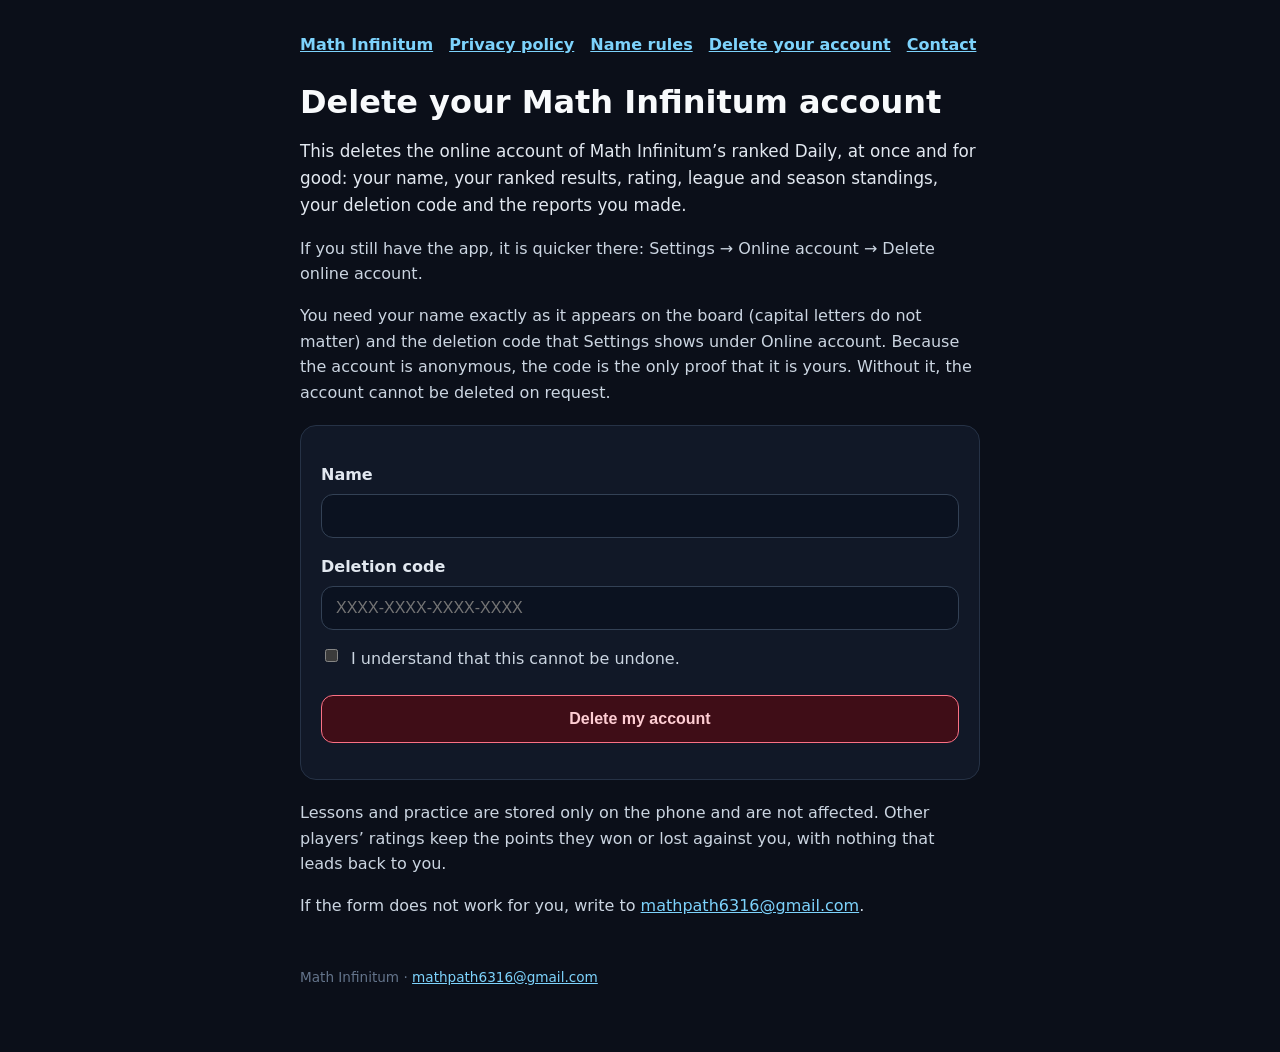
==== delete-account.html @ 245d598d "Publish the Math Infinitum website" ====
<!doctype html>
<html lang="en">
<head>
<meta charset="utf-8">
<meta name="viewport" content="width=device-width, initial-scale=1">
<title>Delete your Math Infinitum account · Math Infinitum</title>
<link rel="stylesheet" href="styles.css">
</head>
<body>
<main>
<nav><a href="index.html">Math Infinitum</a><a href="privacy.html">Privacy policy</a><a href="name-rules.html">Name rules</a><a href="delete-account.html">Delete your account</a><a href="contact.html">Contact</a></nav>
<h1>Delete your Math Infinitum account</h1>
<p class="summary">This deletes the online account of Math Infinitum’s ranked Daily, at once and for good: your name, your ranked results, rating, league and season standings, your deletion code and the reports you made.</p>
<p>If you still have the app, it is quicker there: Settings → Online account → Delete online account.</p>
<p>You need your name exactly as it appears on the board (capital letters do not matter) and the deletion code that Settings shows under Online account. Because the account is anonymous, the code is the only proof that it is yours. Without it, the account cannot be deleted on request.</p>
<div class="card">
<form id="delete-form">
<label for="nickname">Name</label>
<input id="nickname" name="nickname" type="text" autocomplete="off" autocapitalize="off" spellcheck="false" maxlength="16" required>
<label for="code">Deletion code</label>
<input id="code" name="code" type="text" autocomplete="off" autocapitalize="characters" spellcheck="false" maxlength="24" placeholder="XXXX-XXXX-XXXX-XXXX" required>
<label class="check"><input id="confirm" type="checkbox" required> I understand that this cannot be undone.</label>
<button id="submit" type="submit">Delete my account</button>
</form>
<p id="status" class="status" role="status" aria-live="polite"></p>
</div>
<p>Lessons and practice are stored only on the phone and are not affected. Other players’ ratings keep the points they won or lost against you, with nothing that leads back to you.</p>
<p>If the form does not work for you, write to <a href="mailto:mathpath6316@gmail.com">mathpath6316@gmail.com</a>.</p>
<footer>Math Infinitum · <a href="mailto:mathpath6316@gmail.com">mathpath6316@gmail.com</a></footer>
</main>
<script>
(function () {
  var settings = {"endpoint":"https://ewqiyuqdbrnmrnjbhyaa.supabase.co/functions/v1/account","key":"sb_publishable_544UA4X1hx-FHBOmoLQfag_KykB7yHn","done":"Your account is deleted.","noMatch":"That name and code do not belong to the same account."};
  var form = document.getElementById('delete-form');
  var button = document.getElementById('submit');
  var status = document.getElementById('status');
  form.addEventListener('submit', function (event) {
    event.preventDefault();
    button.disabled = true;
    status.textContent = 'Deleting…';
    fetch(settings.endpoint, {
      method: 'POST',
      headers: { 'Content-Type': 'application/json', apikey: settings.key },
      body: JSON.stringify({ action: 'delete-with-code', nickname: form.nickname.value.trim(), code: form.code.value })
    }).then(function (response) {
      return response.json().catch(function () { return {}; }).then(function (body) {
        if (response.ok && body.deleted) {
          form.hidden = true;
          status.textContent = settings.done;
        } else {
          status.textContent = body.error || settings.noMatch;
          button.disabled = false;
        }
      });
    }).catch(function () {
      status.textContent = 'The server could not be reached. Try again later.';
      button.disabled = false;
    });
  });
})();
</script>
</body>
</html>
---- styles.css ----
:root{color-scheme:dark}
*{box-sizing:border-box}
body{margin:0;background:#0b0f19;color:#cbd5e1;font:16px/1.6 system-ui,-apple-system,"Segoe UI",Roboto,sans-serif}
main{max-width:720px;margin:0 auto;padding:32px 20px 64px}
a{color:#7dd3fc}
nav{display:flex;gap:16px;flex-wrap:wrap;margin-bottom:24px;font-weight:600}
h1{color:#f8fafc;font-size:2rem;line-height:1.25;margin:0 0 8px}
h2{color:#7dd3fc;font-size:1.15rem;margin:32px 0 8px}
.updated{color:#94a3b8;font-size:.9rem;margin:0 0 16px}
.summary{color:#e2e8f0;font-size:1.05rem}
.card{background:#111827;border:1px solid #263246;border-radius:16px;padding:20px;margin:20px 0}
label{display:block;color:#e2e8f0;font-weight:600;margin:16px 0 6px}
input[type=text]{width:100%;padding:12px 14px;border-radius:12px;border:1px solid #334155;background:#0b1220;color:#f8fafc;font-size:1rem}
.check{display:flex;gap:10px;align-items:flex-start;margin:16px 0;color:#cbd5e1;font-weight:400}
button{margin-top:8px;width:100%;padding:14px;border-radius:12px;border:1px solid #fb7185;background:#3f0d17;color:#fecdd3;font-size:1rem;font-weight:700;cursor:pointer}
button:disabled{opacity:.5;cursor:default}
.status{margin-top:16px;font-weight:600;color:#f8fafc}
.email{font-size:1.25rem;font-weight:700}
.draft{background:#422006;border:1px solid #f59e0b;color:#fde68a;border-radius:12px;padding:12px 16px;margin-bottom:24px;font-weight:600}
footer{color:#64748b;font-size:.85rem;margin-top:48px}
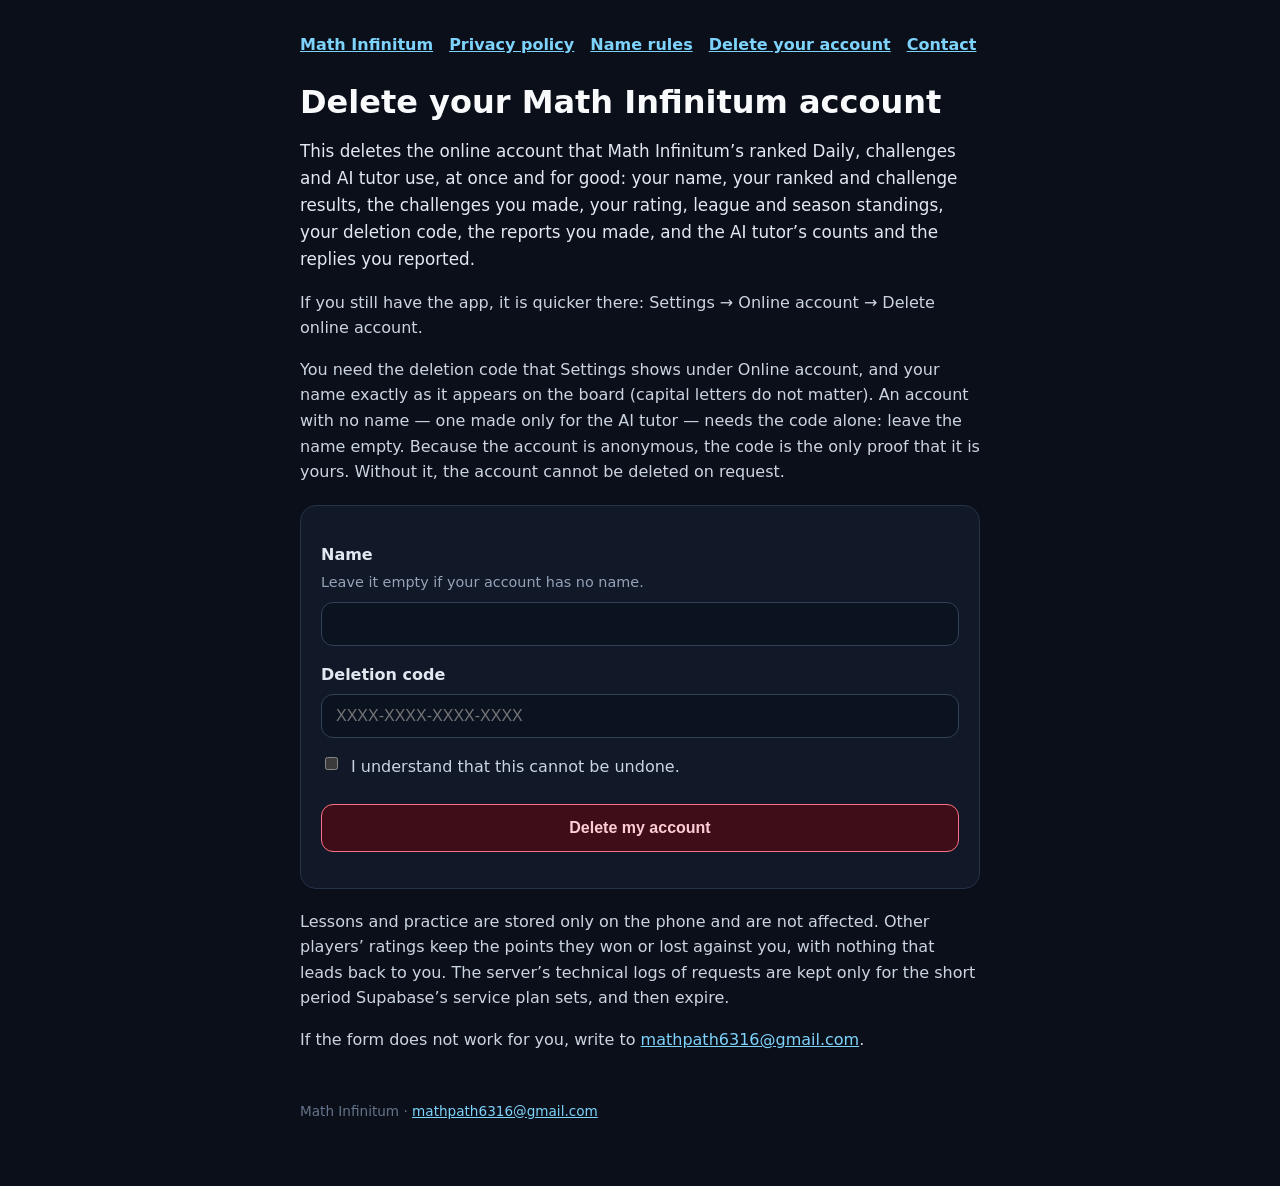
==== commit efc6a00d: "Publish the Math Infinitum website" ====
--- a/delete-account.html
+++ b/delete-account.html
@@ -10,13 +10,14 @@
 <main>
 <nav><a href="index.html">Math Infinitum</a><a href="privacy.html">Privacy policy</a><a href="name-rules.html">Name rules</a><a href="delete-account.html">Delete your account</a><a href="contact.html">Contact</a></nav>
 <h1>Delete your Math Infinitum account</h1>
-<p class="summary">This deletes the online account of Math Infinitum’s ranked Daily, at once and for good: your name, your ranked results, rating, league and season standings, your deletion code and the reports you made.</p>
+<p class="summary">This deletes the online account that Math Infinitum’s ranked Daily, challenges and AI tutor use, at once and for good: your name, your ranked and challenge results, the challenges you made, your rating, league and season standings, your deletion code, the reports you made, and the AI tutor’s counts and the replies you reported.</p>
 <p>If you still have the app, it is quicker there: Settings → Online account → Delete online account.</p>
-<p>You need your name exactly as it appears on the board (capital letters do not matter) and the deletion code that Settings shows under Online account. Because the account is anonymous, the code is the only proof that it is yours. Without it, the account cannot be deleted on request.</p>
+<p>You need the deletion code that Settings shows under Online account, and your name exactly as it appears on the board (capital letters do not matter). An account with no name — one made only for the AI tutor — needs the code alone: leave the name empty. Because the account is anonymous, the code is the only proof that it is yours. Without it, the account cannot be deleted on request.</p>
 <div class="card">
 <form id="delete-form">
 <label for="nickname">Name</label>
-<input id="nickname" name="nickname" type="text" autocomplete="off" autocapitalize="off" spellcheck="false" maxlength="16" required>
+<p id="nickname-hint" class="hint">Leave it empty if your account has no name.</p>
+<input id="nickname" name="nickname" type="text" autocomplete="off" autocapitalize="off" spellcheck="false" maxlength="16" aria-describedby="nickname-hint">
 <label for="code">Deletion code</label>
 <input id="code" name="code" type="text" autocomplete="off" autocapitalize="characters" spellcheck="false" maxlength="24" placeholder="XXXX-XXXX-XXXX-XXXX" required>
 <label class="check"><input id="confirm" type="checkbox" required> I understand that this cannot be undone.</label>
@@ -24,7 +25,7 @@
 </form>
 <p id="status" class="status" role="status" aria-live="polite"></p>
 </div>
-<p>Lessons and practice are stored only on the phone and are not affected. Other players’ ratings keep the points they won or lost against you, with nothing that leads back to you.</p>
+<p>Lessons and practice are stored only on the phone and are not affected. Other players’ ratings keep the points they won or lost against you, with nothing that leads back to you. The server’s technical logs of requests are kept only for the short period Supabase’s service plan sets, and then expire.</p>
 <p>If the form does not work for you, write to <a href="mailto:mathpath6316@gmail.com">mathpath6316@gmail.com</a>.</p>
 <footer>Math Infinitum · <a href="mailto:mathpath6316@gmail.com">mathpath6316@gmail.com</a></footer>
 </main>
--- a/styles.css
+++ b/styles.css
@@ -10,6 +10,7 @@
 .summary{color:#e2e8f0;font-size:1.05rem}
 .card{background:#111827;border:1px solid #263246;border-radius:16px;padding:20px;margin:20px 0}
 label{display:block;color:#e2e8f0;font-weight:600;margin:16px 0 6px}
+.hint{color:#94a3b8;font-size:.9rem;margin:-2px 0 8px}
 input[type=text]{width:100%;padding:12px 14px;border-radius:12px;border:1px solid #334155;background:#0b1220;color:#f8fafc;font-size:1rem}
 .check{display:flex;gap:10px;align-items:flex-start;margin:16px 0;color:#cbd5e1;font-weight:400}
 button{margin-top:8px;width:100%;padding:14px;border-radius:12px;border:1px solid #fb7185;background:#3f0d17;color:#fecdd3;font-size:1rem;font-weight:700;cursor:pointer}
